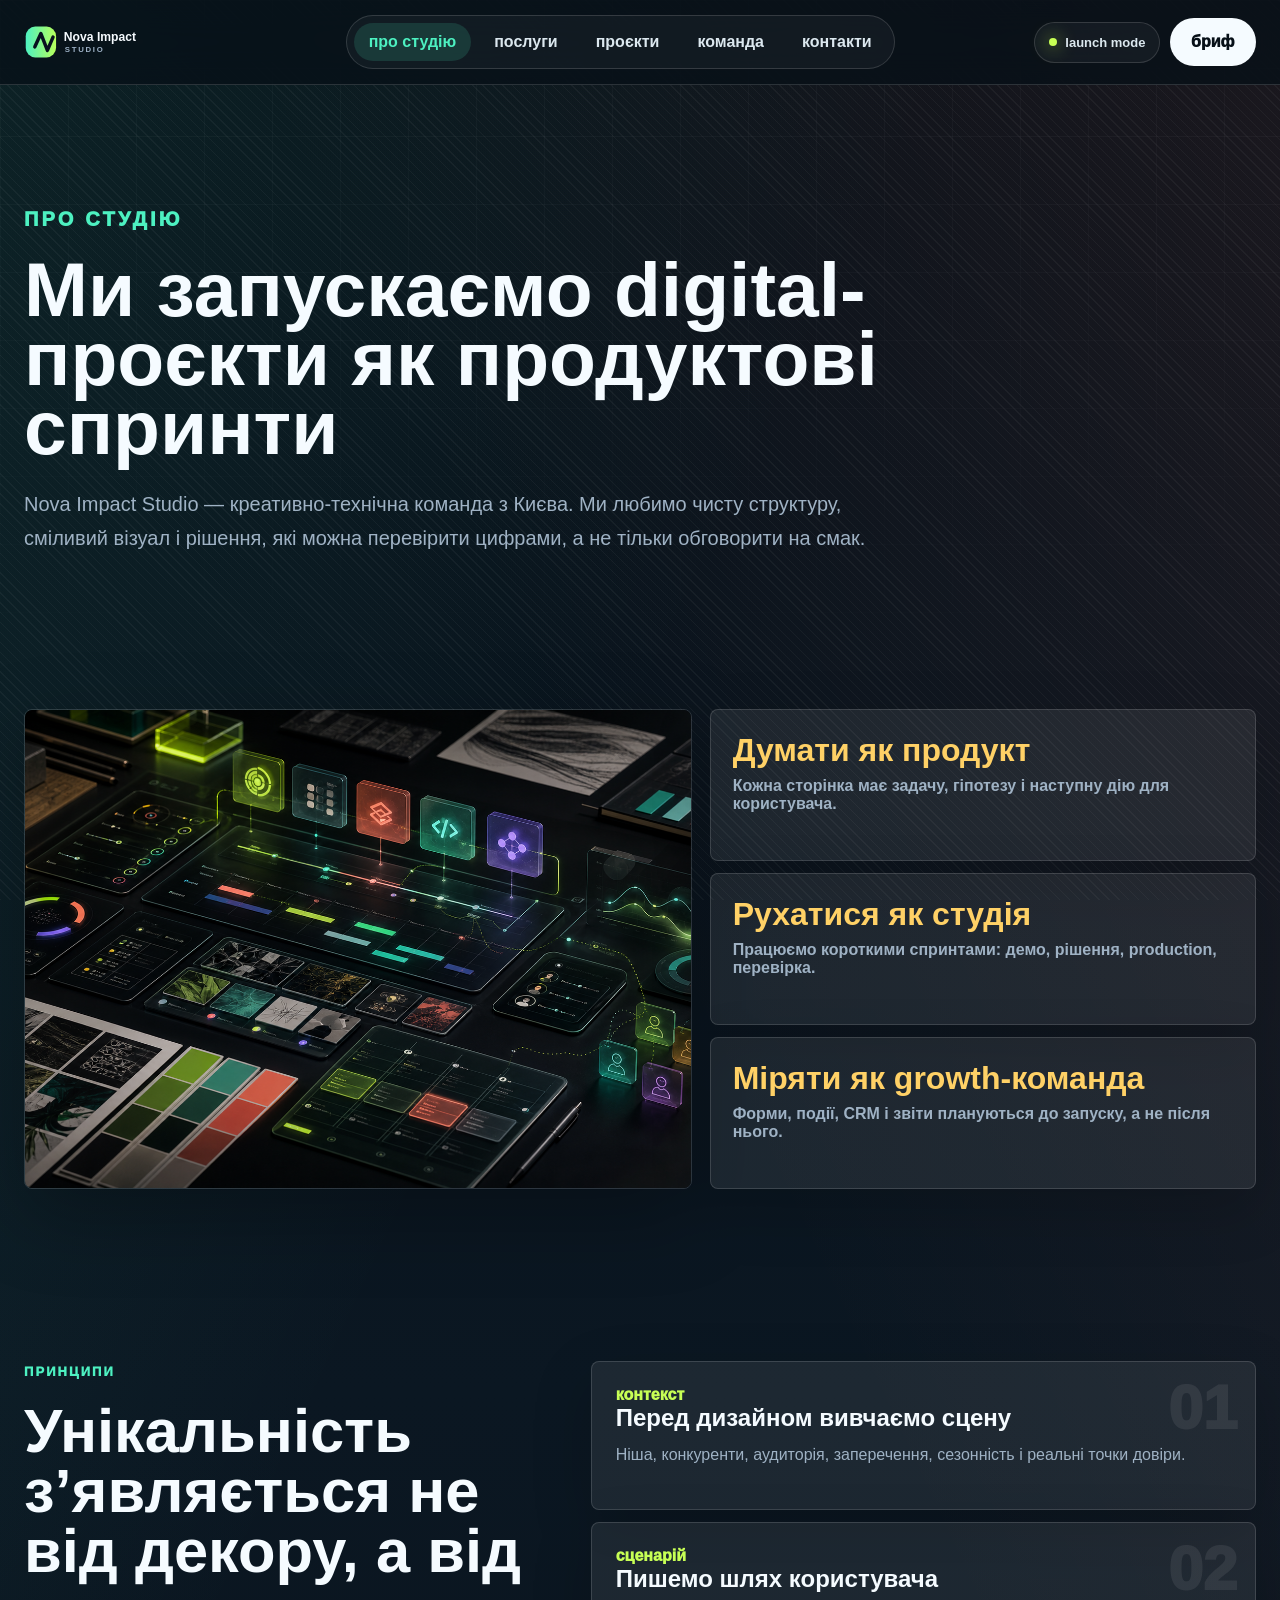
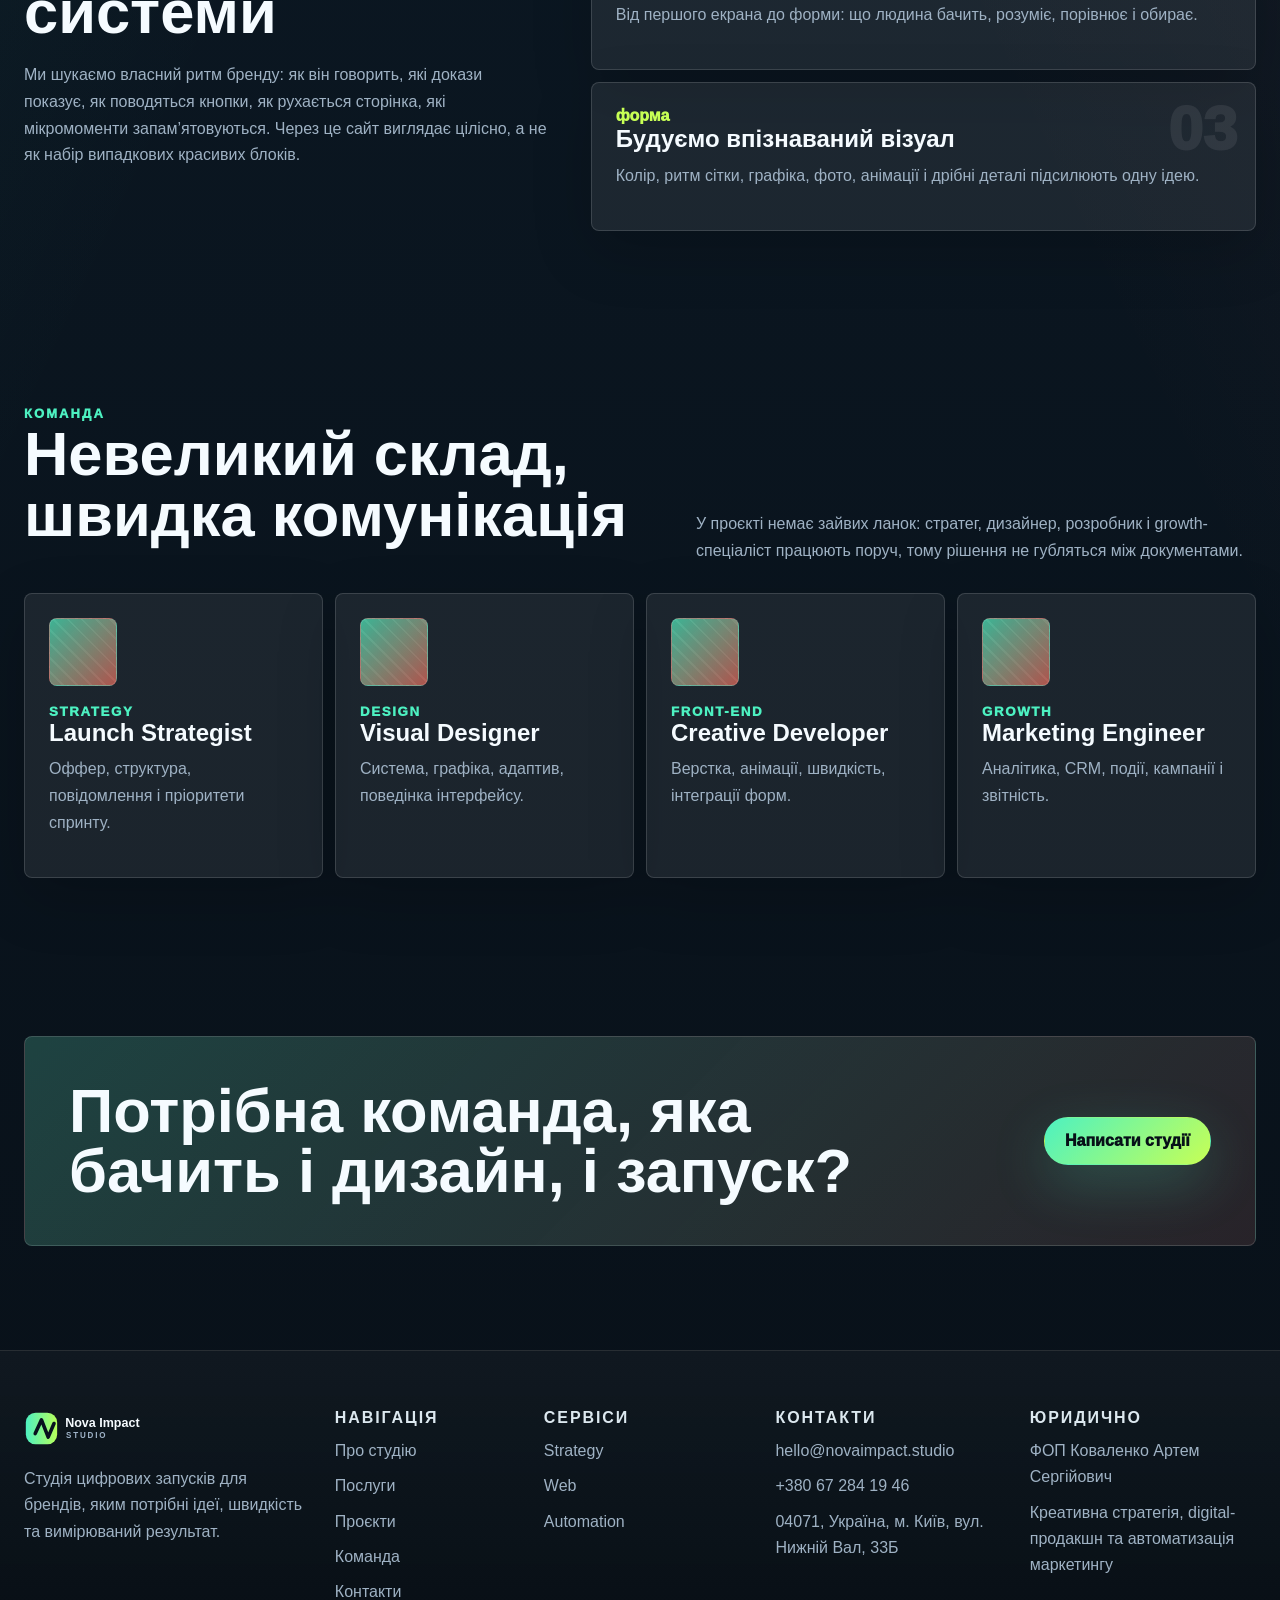
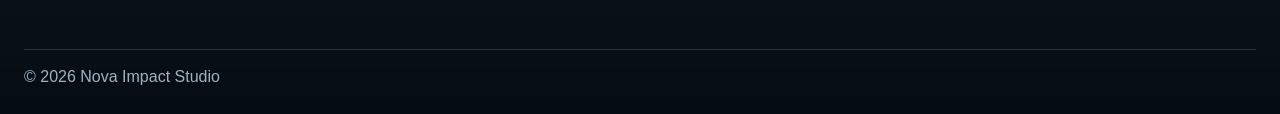
==== about/index.html @ 5af21e1a "first commit" ====
<!doctype html>
<html lang="uk-UA">
<head>
  <meta charset="UTF-8" />
  <meta name="viewport" content="width=device-width, initial-scale=1.0" />
  <meta name="generator" content="WordPress 6.8.2" />
  <meta name="robots" content="index, follow" />
  <title>Про студію — Nova Impact Studio</title>
  <meta name="description" content="Підхід, принципи, команда і процес Nova Impact Studio." />
  <link rel="canonical" href="https://novaimpact.studio/about/" />
  <link rel="icon" href="/wp-content/themes/nova-impact/assets/img/favicon.svg" type="image/svg+xml" />
  <link rel="stylesheet" href="/wp-content/themes/nova-impact/assets/css/style.css" />
  <script defer src="/wp-includes/js/wp-polyfill.min.js"></script>
  <script defer src="/wp-content/themes/nova-impact/assets/js/main.js"></script>
</head>
<body>
  <div class="noise"></div>
  <header class="site-header"><div class="wrap nav"><a class="brand" href="/"><img class="logo" src="/wp-content/themes/nova-impact/assets/img/logo.svg" alt="Nova Impact Studio" /></a><button class="burger" aria-label="Відкрити меню" aria-expanded="false"><span></span><span></span></button><nav class="menu" aria-label="Головне меню"><a class="active" href="/about/">про студію</a><a href="/services/">послуги</a><a href="/cases/">проєкти</a><a href="/career/">команда</a><a href="/contacts/">контакти</a></nav><div class="header-tools"><span class="status-pill">launch mode</span><a class="nav-cta magnetic" href="/contacts/">бриф</a></div></div></header>
  <main>
    <section class="page-hero wrap reveal-now"><p class="eyebrow">про студію</p><h1>Ми запускаємо digital-проєкти як продуктові спринти</h1><p>Nova Impact Studio — креативно-технічна команда з Києва. Ми любимо чисту структуру, сміливий візуал і рішення, які можна перевірити цифрами, а не тільки обговорити на смак.</p></section>
    <section class="section wrap system-showcase reveal"><div class="system-image"><img src="/wp-content/themes/nova-impact/assets/img/nova-system-map.png" alt="Nova Impact production system" /></div><div class="metric-strip"><div><b>Думати як продукт</b><span>Кожна сторінка має задачу, гіпотезу і наступну дію для користувача.</span></div><div><b>Рухатися як студія</b><span>Працюємо короткими спринтами: демо, рішення, production, перевірка.</span></div><div><b>Міряти як growth-команда</b><span>Форми, події, CRM і звіти плануються до запуску, а не після нього.</span></div></div></section>
    <section class="section wrap split reveal"><div><p class="eyebrow">принципи</p><h2>Унікальність з’являється не від декору, а від системи</h2><p>Ми шукаємо власний ритм бренду: як він говорить, які докази показує, як поводяться кнопки, як рухається сторінка, які мікромоменти запам’ятовуються. Через це сайт виглядає цілісно, а не як набір випадкових красивих блоків.</p></div><div class="feature-stack"><article data-index="01"><span>контекст</span><h3>Перед дизайном вивчаємо сцену</h3><p>Ніша, конкуренти, аудиторія, заперечення, сезонність і реальні точки довіри.</p></article><article data-index="02"><span>сценарій</span><h3>Пишемо шлях користувача</h3><p>Від першого екрана до форми: що людина бачить, розуміє, порівнює і обирає.</p></article><article data-index="03"><span>форма</span><h3>Будуємо впізнаваний візуал</h3><p>Колір, ритм сітки, графіка, фото, анімації і дрібні деталі підсилюють одну ідею.</p></article></div></section>
    <section class="section wrap reveal"><div class="section-head"><div><p class="eyebrow">команда</p><h2>Невеликий склад, швидка комунікація</h2></div><p>У проєкті немає зайвих ланок: стратег, дизайнер, розробник і growth-спеціаліст працюють поруч, тому рішення не губляться між документами.</p></div><div class="team-grid"><article class="team-card"><div class="team-avatar"></div><small>strategy</small><h3>Launch Strategist</h3><p>Оффер, структура, повідомлення і пріоритети спринту.</p></article><article class="team-card"><div class="team-avatar"></div><small>design</small><h3>Visual Designer</h3><p>Система, графіка, адаптив, поведінка інтерфейсу.</p></article><article class="team-card"><div class="team-avatar"></div><small>front-end</small><h3>Creative Developer</h3><p>Верстка, анімації, швидкість, інтеграції форм.</p></article><article class="team-card"><div class="team-avatar"></div><small>growth</small><h3>Marketing Engineer</h3><p>Аналітика, CRM, події, кампанії і звітність.</p></article></div></section>
    <section class="cta wrap reveal"><h2>Потрібна команда, яка бачить і дизайн, і запуск?</h2><a class="btn primary magnetic" href="/contacts/">Написати студії</a></section>
  </main>
  <footer class="site-footer"><div class="wrap footer-grid"><div><img class="footer-logo" src="/wp-content/themes/nova-impact/assets/img/logo.svg" alt="Nova Impact Studio" /><p>Студія цифрових запусків для брендів, яким потрібні ідеї, швидкість та вимірюваний результат.</p></div><div><h3>Навігація</h3><a href="/about/">Про студію</a><a href="/services/">Послуги</a><a href="/cases/">Проєкти</a><a href="/career/">Команда</a><a href="/contacts/">Контакти</a></div><div><h3>Сервіси</h3><a href="/services/">Strategy</a><a href="/services/">Web</a><a href="/services/">Automation</a></div><div><h3>Контакти</h3><a href="mailto:hello@novaimpact.studio">hello@novaimpact.studio</a><a href="tel:+380672841946">+380 67 284 19 46</a><p>04071, Україна, м. Київ, вул. Нижній Вал, 33Б</p></div><div><h3>Юридично</h3><p>ФОП Коваленко Артем Сергійович</p><p>Креативна стратегія, digital-продакшн та автоматизація маркетингу</p></div></div><div class="wrap footer-bottom"><span>© 2026 Nova Impact Studio</span></div></footer>
</body>
</html>
---- wp-content/themes/nova-impact/assets/css/style.css ----
:root {
  --bg: #071018;
  --panel: #0e1824;
  --panel-2: #132333;
  --ink: #f5fbff;
  --muted: #9fb2c4;
  --soft: #dce8ef;
  --mint: #4df1c1;
  --lime: #c7ff55;
  --coral: #ff6f5f;
  --amber: #ffd166;
  --violet: #8c6cff;
  --line: rgba(255, 255, 255, .14);
  --glass: rgba(255, 255, 255, .075);
  --shadow: 0 26px 80px rgba(0, 0, 0, .28);
  --max: 1240px;
}

* { box-sizing: border-box; }
html { scroll-behavior: smooth; }
body {
  margin: 0;
  font-family: Inter, Arial, Helvetica, sans-serif;
  background:
    linear-gradient(115deg, rgba(77, 241, 193, .08), transparent 35%),
    linear-gradient(245deg, rgba(255, 111, 95, .08), transparent 38%),
    linear-gradient(180deg, #071018 0%, #0b1722 42%, #081018 100%);
  color: var(--ink);
  overflow-x: hidden;
}
body::before {
  content: "";
  position: fixed;
  inset: 0;
  pointer-events: none;
  z-index: -2;
  background-image:
    linear-gradient(rgba(255,255,255,.045) 1px, transparent 1px),
    linear-gradient(90deg, rgba(255,255,255,.035) 1px, transparent 1px);
  background-size: 68px 68px;
  mask-image: linear-gradient(to bottom, rgba(0,0,0,.9), transparent 82%);
}
.noise {
  position: fixed;
  inset: 0;
  opacity: .045;
  pointer-events: none;
  z-index: -1;
  background-image: repeating-linear-gradient(45deg, #fff 0 1px, transparent 1px 7px);
}

.wrap { width: calc(100% - 48px); max-width: var(--max); margin: auto; }
a { color: inherit; text-decoration: none; }
img { display: block; max-width: 100%; }
h1, h2, h3, p { margin-top: 0; }
h1 {
  font-size: clamp(46px, 6vw, 86px);
  line-height: .9;
  letter-spacing: 0;
  margin-bottom: 26px;
  overflow-wrap: anywhere;
}
h2 {
  font-size: clamp(34px, 4.8vw, 66px);
  line-height: .98;
  letter-spacing: 0;
  margin-bottom: 20px;
}
h3 { font-size: 24px; line-height: 1.15; margin-bottom: 10px; }
p { color: var(--muted); line-height: 1.68; }

.site-header {
  position: sticky;
  top: 0;
  z-index: 40;
  background: rgba(7, 16, 24, .78);
  backdrop-filter: blur(18px);
  border-bottom: 1px solid var(--line);
}
.nav { min-height: 84px; display: flex; align-items: center; justify-content: space-between; gap: 22px; }
.brand { display: inline-flex; align-items: center; gap: 14px; flex: 0 0 auto; }
.logo { width: 182px; }
.menu { display: flex; align-items: center; gap: 8px; padding: 7px; border: 1px solid var(--line); background: rgba(255,255,255,.04); border-radius: 999px; }
.menu a {
  color: var(--soft);
  font-weight: 850;
  text-transform: lowercase;
  padding: 10px 15px;
  border-radius: 999px;
  transition: .22s ease;
}
.menu a:hover, .menu a.active { background: rgba(77,241,193,.14); color: var(--mint); }
.header-tools { display: flex; align-items: center; gap: 10px; }
.status-pill {
  display: inline-flex;
  align-items: center;
  gap: 8px;
  color: var(--soft);
  font-size: 13px;
  font-weight: 850;
  border: 1px solid var(--line);
  background: rgba(255,255,255,.045);
  border-radius: 999px;
  padding: 12px 14px;
}
.status-pill::before {
  content: "";
  width: 8px;
  height: 8px;
  background: var(--lime);
  border-radius: 50%;
  box-shadow: 0 0 18px var(--lime);
}
.nav-cta, .btn {
  display: inline-flex;
  align-items: center;
  justify-content: center;
  min-height: 48px;
  border-radius: 999px;
  padding: 14px 20px;
  font-weight: 950;
  border: 1px solid var(--line);
  transition: transform .22s ease, background .22s ease, border-color .22s ease;
  text-align: center;
  max-width: 100%;
}
.nav-cta { background: var(--ink); color: #071018; }
.btn.primary { background: linear-gradient(135deg, var(--mint), var(--lime)); color: #071018; border-color: transparent; box-shadow: 0 18px 55px rgba(77, 241, 193, .22); }
.btn.ghost { background: rgba(255,255,255,.06); color: var(--ink); }
.btn.line { background: transparent; color: var(--soft); border-color: rgba(255,255,255,.22); }
.btn:hover, .nav-cta:hover { transform: translateY(-3px); }
.burger { display: none; border: 0; background: transparent; padding: 10px; }
.burger span { display: block; width: 28px; height: 2px; background: var(--ink); margin: 6px 0; }

.hero {
  min-height: calc(100vh - 84px);
  display: grid;
  grid-template-columns: .94fr 1.06fr;
  align-items: center;
  gap: 44px;
  padding: 60px 0 72px;
}
.hero-copy { min-width: 0; }
.hero-copy p, .page-hero p, .contact-card p, .cards p, .case-grid p {
  overflow-wrap: anywhere;
  word-break: break-word;
  hyphens: auto;
}
.kicker, .eyebrow {
  color: var(--mint);
  text-transform: uppercase;
  letter-spacing: .16em;
  font-size: 13px;
  font-weight: 950;
  margin-bottom: 18px;
}
.kicker span {
  display: inline-block;
  width: 10px;
  height: 10px;
  background: var(--lime);
  border-radius: 50%;
  margin-right: 10px;
  box-shadow: 0 0 22px var(--lime);
}
.hero h1 em { color: var(--mint); font-style: normal; }
.hero h1 { max-width: 720px; }
.lead { font-size: 20px; color: #c4d4df; max-width: 760px; }
.hero-actions { display: flex; flex-wrap: wrap; gap: 12px; margin-top: 28px; }
.hero-proof { display: grid; grid-template-columns: repeat(3, 1fr); gap: 10px; margin-top: 34px; max-width: 760px; }
.hero-proof div {
  border: 1px solid var(--line);
  background: rgba(255,255,255,.055);
  border-radius: 8px;
  padding: 14px;
}
.hero-proof b { display: block; color: var(--lime); font-size: 24px; }
.hero-proof span { display: block; color: var(--muted); font-weight: 800; font-size: 13px; margin-top: 4px; }
.hero-media {
  position: relative;
  min-height: 620px;
  border: 1px solid rgba(255,255,255,.18);
  border-radius: 8px;
  overflow: hidden;
  box-shadow: var(--shadow);
  background: #0b1118;
  isolation: isolate;
}
.hero-media img { width: 100%; height: 100%; min-height: 620px; object-fit: cover; filter: saturate(1.1) contrast(1.04); }
.hero-media::after {
  content: "";
  position: absolute;
  inset: 0;
  background:
    linear-gradient(90deg, rgba(7,16,24,.55), transparent 54%),
    repeating-linear-gradient(0deg, rgba(255,255,255,.06) 0 1px, transparent 1px 120px);
  mix-blend-mode: screen;
  pointer-events: none;
}
.signal-card {
  position: absolute;
  z-index: 2;
  width: 220px;
  padding: 16px;
  border: 1px solid rgba(255,255,255,.25);
  border-radius: 8px;
  background: rgba(7,16,24,.72);
  backdrop-filter: blur(14px);
  box-shadow: 0 18px 44px rgba(0,0,0,.28);
}
.signal-card b { display: block; font-size: 30px; color: var(--lime); }
.signal-card span { color: var(--soft); font-weight: 850; }
.signal-card.a { left: 18px; bottom: 24px; }
.signal-card.b { right: 18px; top: 24px; }
.scan-line {
  position: absolute;
  z-index: 2;
  left: 0;
  right: 0;
  top: 18%;
  height: 2px;
  background: linear-gradient(90deg, transparent, var(--mint), transparent);
  animation: scan 5.8s ease-in-out infinite;
  opacity: .8;
}
@keyframes scan { 50% { top: 82%; opacity: .35; } }

.marquee { border-block: 1px solid var(--line); overflow: hidden; background: rgba(255,255,255,.035); }
.marquee div { display: flex; gap: 34px; width: max-content; padding: 18px 0; animation: scroll 22s linear infinite; }
.marquee span { font-size: clamp(28px, 4vw, 48px); font-weight: 950; color: transparent; -webkit-text-stroke: 1px rgba(255,255,255,.34); text-transform: uppercase; white-space: nowrap; }
@keyframes scroll { from { transform: translateX(0); } to { transform: translateX(-50%); } }

.section { padding: 86px 0; }
.section-head { display: flex; justify-content: space-between; align-items: end; gap: 30px; margin-bottom: 28px; }
.section-head p { max-width: 560px; margin-bottom: 0; }
.stats { display: grid; grid-template-columns: repeat(4, 1fr); gap: 12px; padding: 64px 0 30px; }
.stats div, .feature-stack article, .cards article, .price-grid article, .case-grid article, .contact-card, .contact-form, .metric-strip div, .faq-item, .timeline-card, .team-card, .admin-like-panel {
  background: var(--glass);
  border: 1px solid var(--line);
  border-radius: 8px;
  box-shadow: 0 20px 60px rgba(0,0,0,.18);
}
.stats div { padding: 24px; }
.stats b { display: block; color: var(--mint); font-size: 42px; line-height: 1; }
.stats span { display: block; color: var(--muted); font-weight: 850; margin-top: 10px; }

.split { display: grid; grid-template-columns: .88fr 1.12fr; gap: 44px; align-items: start; }
.feature-stack { display: grid; gap: 12px; }
.feature-stack article { padding: 24px; position: relative; overflow: hidden; }
.feature-stack article::before {
  content: attr(data-index);
  position: absolute;
  right: 18px;
  top: 10px;
  color: rgba(255,255,255,.08);
  font-size: 62px;
  font-weight: 950;
}
.feature-stack span { color: var(--lime); font-weight: 950; }

.system-showcase { display: grid; grid-template-columns: 1.1fr .9fr; gap: 18px; align-items: stretch; }
.system-image { min-height: 480px; border-radius: 8px; overflow: hidden; border: 1px solid var(--line); box-shadow: var(--shadow); }
.system-image img { width: 100%; height: 100%; object-fit: cover; }
.metric-strip { display: grid; gap: 12px; }
.metric-strip div { padding: 22px; }
.metric-strip b { color: var(--amber); font-size: 32px; }
.metric-strip span { display: block; color: var(--muted); font-weight: 800; margin-top: 8px; }

.services-band {
  padding: 92px 0;
  background:
    linear-gradient(135deg, rgba(77,241,193,.11), rgba(255,111,95,.06)),
    rgba(255,255,255,.025);
  border-block: 1px solid var(--line);
}
.service-tabs { display: flex; flex-wrap: wrap; gap: 10px; margin: 28px 0 24px; }
.service-tabs button {
  border: 1px solid var(--line);
  background: rgba(255,255,255,.06);
  color: var(--ink);
  border-radius: 999px;
  padding: 13px 18px;
  font: inherit;
  font-weight: 900;
  cursor: pointer;
}
.service-tabs button.active { background: var(--mint); color: #071018; border-color: transparent; }
.tab-panels article { display: none; grid-template-columns: .9fr 1.1fr; gap: 24px; align-items: start; }
.tab-panels article.active { display: grid; }
.tab-list { display: grid; gap: 10px; margin: 0; padding: 0; list-style: none; }
.tab-list li { border-left: 3px solid var(--mint); background: rgba(255,255,255,.05); padding: 14px 16px; border-radius: 0 8px 8px 0; color: var(--soft); font-weight: 820; }

.cards, .price-grid { display: grid; grid-template-columns: repeat(3, 1fr); gap: 14px; }
.cards article, .price-grid article, .case-grid article, .team-card { padding: 24px; overflow: hidden; }
.cards img { height: 176px; width: 100%; object-fit: contain; margin-bottom: 18px; }
.price-grid article.featured { outline: 2px solid var(--mint); background: rgba(77,241,193,.11); }
.price-grid b { color: var(--lime); font-size: 30px; }
.price-grid ul { margin: 18px 0 0; padding: 0; list-style: none; display: grid; gap: 10px; color: var(--soft); }
.price-grid li::before { content: "+"; color: var(--mint); font-weight: 950; margin-right: 8px; }

.case-grid { display: grid; grid-template-columns: repeat(2, 1fr); gap: 14px; }
.case-grid article { min-height: 300px; display: flex; flex-direction: column; justify-content: space-between; position: relative; }
.case-grid article::after {
  content: "";
  position: absolute;
  inset: auto 0 0 0;
  height: 5px;
  background: linear-gradient(90deg, var(--mint), var(--lime), var(--coral));
}
.case-grid span { color: var(--mint); font-weight: 950; text-transform: uppercase; letter-spacing: .12em; font-size: 12px; }
.case-kpis { display: flex; flex-wrap: wrap; gap: 8px; margin-top: 18px; }
.case-kpis b { border: 1px solid var(--line); border-radius: 999px; padding: 8px 10px; color: var(--soft); background: rgba(255,255,255,.045); font-size: 13px; }

.timeline { display: grid; grid-template-columns: repeat(4, 1fr); gap: 12px; counter-reset: step; }
.timeline-card { padding: 22px; position: relative; min-height: 240px; }
.timeline-card::before {
  counter-increment: step;
  content: "0" counter(step);
  display: inline-flex;
  color: #071018;
  background: var(--lime);
  border-radius: 999px;
  padding: 6px 10px;
  font-weight: 950;
  margin-bottom: 18px;
}
.timeline-card p { margin-bottom: 0; }

.team-grid { display: grid; grid-template-columns: repeat(4, 1fr); gap: 12px; }
.team-card { min-height: 250px; }
.team-avatar {
  width: 68px;
  height: 68px;
  border: 1px solid var(--line);
  border-radius: 8px;
  margin-bottom: 18px;
  background:
    linear-gradient(135deg, rgba(77,241,193,.7), rgba(255,111,95,.65)),
    repeating-linear-gradient(45deg, transparent 0 8px, rgba(255,255,255,.12) 8px 10px);
}
.team-card small { display: block; color: var(--mint); text-transform: uppercase; letter-spacing: .12em; font-weight: 950; }

.faq-grid { display: grid; grid-template-columns: .85fr 1.15fr; gap: 24px; }
.faq-list { display: grid; gap: 10px; }
.faq-item { padding: 0; overflow: hidden; }
.faq-item button {
  width: 100%;
  border: 0;
  background: transparent;
  color: var(--ink);
  font: inherit;
  font-weight: 900;
  padding: 20px;
  display: flex;
  justify-content: space-between;
  gap: 14px;
  cursor: pointer;
  text-align: left;
}
.faq-item button::after { content: "+"; color: var(--mint); font-size: 24px; line-height: 1; }
.faq-item.open button::after { content: "-"; }
.faq-item p { display: none; padding: 0 20px 20px; margin: 0; }
.faq-item.open p { display: block; }

.cta {
  margin: 72px auto 104px;
  padding: 44px;
  border: 1px solid var(--line);
  border-radius: 8px;
  background:
    linear-gradient(135deg, rgba(77,241,193,.18), rgba(255,111,95,.09)),
    rgba(255,255,255,.045);
  display: flex;
  align-items: center;
  justify-content: space-between;
  gap: 26px;
}
.cta h2 { max-width: 850px; margin: 0; }

.page-hero { padding: 118px 0 48px; }
.page-hero h1 { max-width: 1080px; }
.page-hero p { max-width: 850px; font-size: 20px; }
.contact-grid { display: grid; grid-template-columns: .82fr 1.18fr; gap: 18px; }
.contact-card, .contact-form { padding: 26px; }
.contact-card a { color: var(--ink); }
.contact-form { display: grid; gap: 14px; }
.contact-form label { display: grid; gap: 8px; color: var(--muted); font-weight: 850; }
.contact-form input, .contact-form textarea, .contact-form select {
  width: 100%;
  border: 1px solid var(--line);
  border-radius: 8px;
  background: rgba(255,255,255,.08);
  color: var(--ink);
  padding: 15px 16px;
  font: inherit;
}
.contact-form textarea { min-height: 150px; resize: vertical; }

.admin-like-panel { padding: 24px; display: grid; gap: 12px; }
.admin-row {
  display: grid;
  grid-template-columns: 130px 1fr 90px;
  gap: 10px;
  align-items: center;
  color: var(--soft);
  border-bottom: 1px solid var(--line);
  padding-bottom: 10px;
}
.admin-row:last-child { border-bottom: 0; padding-bottom: 0; }
.admin-row code { color: var(--lime); }

.site-footer {
  border-top: 1px solid var(--line);
  padding: 58px 0 28px;
  background:
    linear-gradient(180deg, rgba(255,255,255,.035), rgba(0,0,0,.24)),
    #071018;
}
.footer-grid { display: grid; grid-template-columns: 1.25fr .8fr .9fr 1fr 1fr; gap: 28px; }
.footer-grid h3 { font-size: 16px; text-transform: uppercase; letter-spacing: .12em; color: var(--soft); }
.footer-grid a, .footer-grid p { display: block; color: var(--muted); line-height: 1.65; margin: 0 0 9px; }
.footer-logo { width: 188px; margin-bottom: 18px; }
.footer-bottom { border-top: 1px solid var(--line); margin-top: 34px; padding-top: 18px; display: flex; justify-content: space-between; color: var(--muted); gap: 18px; }

.reveal { opacity: 0; transform: translateY(26px); transition: .7s ease; }
.reveal.is-visible, .reveal-now { opacity: 1; transform: none; }
.magnetic { will-change: transform; }

.wp-login-page {
  background: #f0f0f1;
  color: #3c434a;
  font-family: Arial, Helvetica, sans-serif;
  min-height: 100vh;
}
.wp-login-page::before, .wp-login-page .noise { display: none; }
.wp-login-wrap { width: 360px; max-width: calc(100% - 32px); margin: 0 auto; padding: 8vh 0 40px; }
.wp-logo {
  width: 88px;
  height: 88px;
  margin: 0 auto 26px;
  border: 4px solid #50575e;
  border-radius: 50%;
  display: grid;
  place-items: center;
  color: #50575e;
  font-family: Georgia, serif;
  font-size: 58px;
  font-weight: 700;
  line-height: 1;
}
.wp-login-card {
  background: #fff;
  border: 1px solid #c3c4c7;
  box-shadow: 0 1px 3px rgba(0,0,0,.08);
  padding: 26px 24px 28px;
}
.wp-login-card label { display: block; color: #1d2327; font-size: 14px; margin-bottom: 8px; }
.wp-login-card input[type="text"], .wp-login-card input[type="password"] {
  width: 100%;
  min-height: 45px;
  border: 1px solid #8c8f94;
  box-shadow: 0 0 0 transparent;
  border-radius: 0;
  font-size: 24px;
  line-height: 1.33333333;
  padding: 3px 8px;
  margin: 0 0 20px;
  background: #fff;
  color: #2c3338;
}
.wp-pass-row { position: relative; }
.wp-eye {
  position: absolute;
  right: 7px;
  top: 31px;
  width: 38px;
  height: 38px;
  border: 0;
  background: transparent;
  color: #3858e9;
  font-size: 20px;
  cursor: pointer;
}
.wp-login-actions { display: flex; align-items: center; justify-content: space-between; gap: 14px; }
.wp-remember { display: inline-flex; align-items: center; gap: 8px; color: #1d2327; }
.wp-remember input { width: 18px; height: 18px; margin: 0; }
.wp-submit {
  min-height: 44px;
  background: #3858e9;
  border: 1px solid #3858e9;
  color: #fff;
  border-radius: 3px;
  padding: 0 16px;
  font-weight: 700;
  font-size: 14px;
  cursor: pointer;
}
.wp-links { margin: 22px 0 0; display: grid; gap: 18px; font-size: 14px; }
.wp-links a { color: #50575e; }
.wp-policy { text-align: center; margin: 48px 0 28px; }
.wp-policy a { color: #3858e9; text-decoration: underline; }
.wp-language { display: flex; align-items: center; justify-content: center; gap: 8px; }
.wp-language select {
  width: 200px;
  min-height: 46px;
  border: 1px solid #8c8f94;
  background: #fff;
  color: #2c3338;
  padding: 0 12px;
}
.wp-language button {
  min-height: 46px;
  border: 1px solid #3858e9;
  background: transparent;
  color: #3858e9;
  padding: 0 16px;
  border-radius: 3px;
  font-weight: 600;
}

@media (max-width: 1040px) {
  .header-tools .status-pill { display: none; }
  .hero, .split, .system-showcase, .faq-grid, .contact-grid { grid-template-columns: 1fr; }
  .hero { min-height: auto; }
  .hero-media, .hero-media img { min-height: 460px; }
  .stats, .timeline, .team-grid { grid-template-columns: repeat(2, 1fr); }
  .footer-grid { grid-template-columns: repeat(2, 1fr); }
}

@media (max-width: 780px) {
  .wrap { width: calc(100% - 28px); max-width: var(--max); }
  .nav { min-height: 76px; }
  .logo { width: 160px; }
  .burger { display: block; }
  .menu {
    position: fixed;
    inset: 76px 14px auto;
    display: none;
    flex-direction: column;
    align-items: stretch;
    border-radius: 8px;
    padding: 12px;
    background: #0b1722;
  }
  .menu.open { display: flex; }
  .header-tools .nav-cta { display: none; }
  h1 { font-size: clamp(38px, 11vw, 54px); }
  h2 { font-size: clamp(32px, 10vw, 48px); }
  .hero { padding: 44px 0 58px; }
  .hero-copy { width: 100%; max-width: 100%; overflow: visible; }
  .hero-proof, .stats, .cards, .price-grid, .case-grid, .timeline, .team-grid { grid-template-columns: 1fr; }
  .tab-panels article { grid-template-columns: 1fr; }
  .section-head, .cta, .footer-bottom { display: grid; }
  .cta { padding: 28px; }
  .signal-card { position: static; margin: 10px; width: auto; }
  .hero-media { min-height: auto; }
  .hero-media img { min-height: 380px; }
  .hero-actions { display: grid; grid-template-columns: 1fr; }
  .hero-actions .btn { width: 100%; }
  .lead, .hero-actions, .hero-proof { max-width: min(330px, calc(100vw - 72px)); }
  .lead { font-size: 17px; }
  .footer-grid { grid-template-columns: 1fr; }
  .admin-row { grid-template-columns: 1fr; }
}
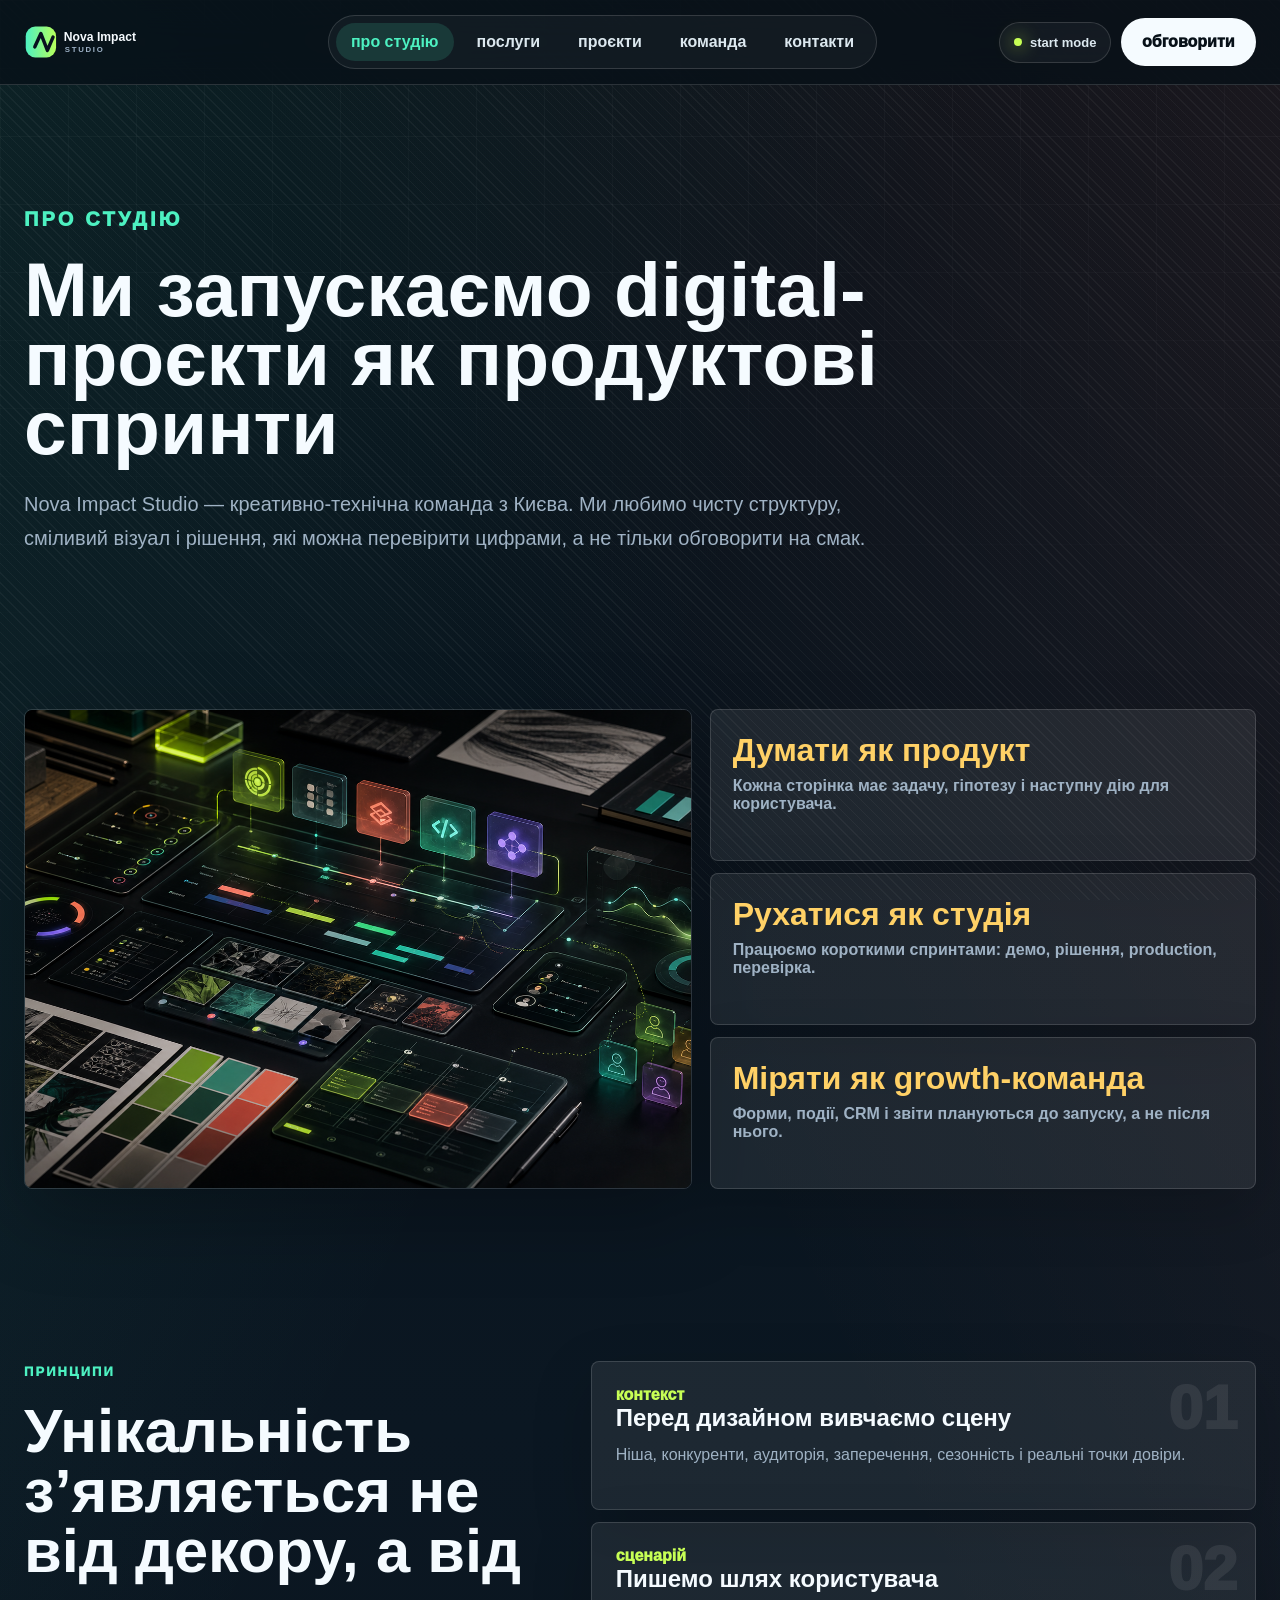
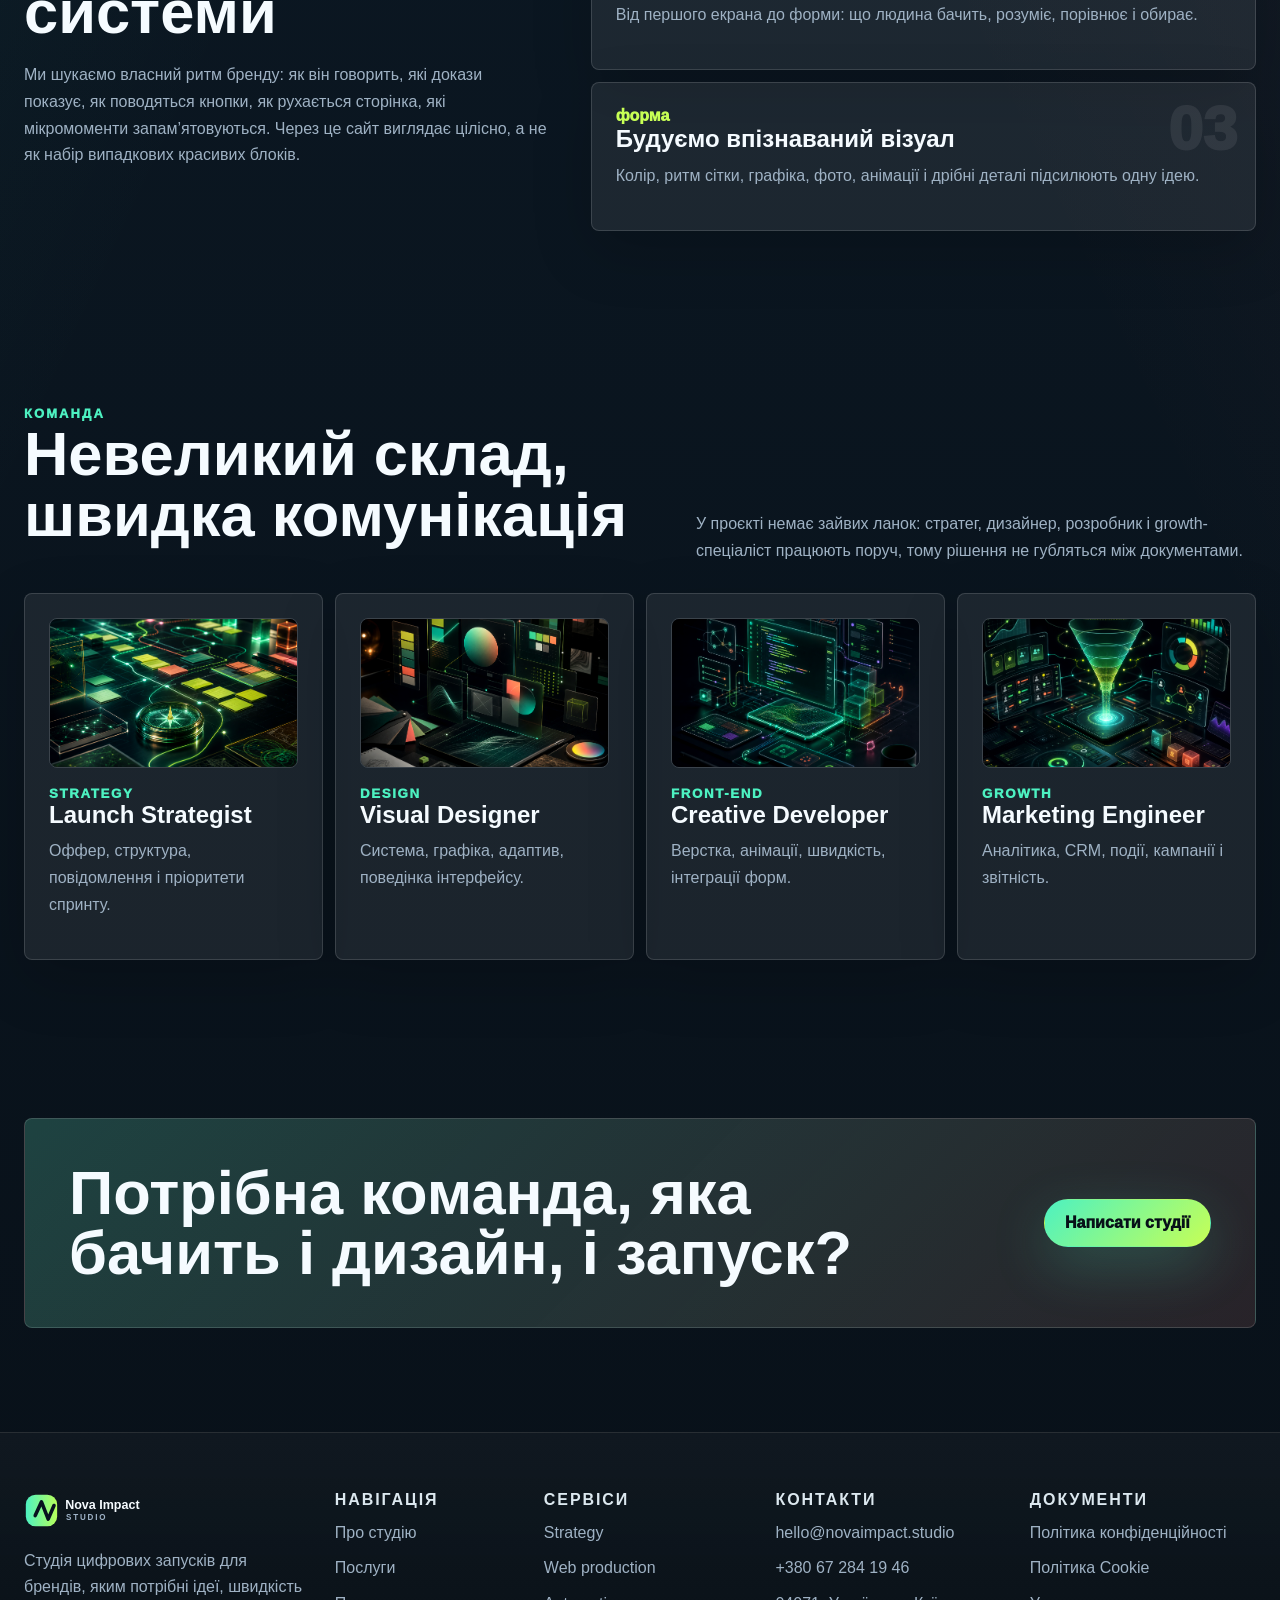
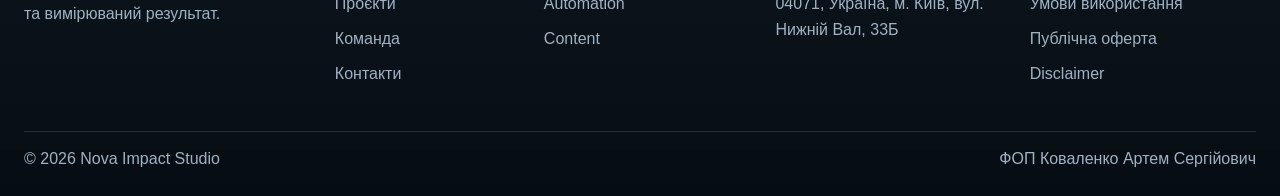
==== commit 32919e61: "V 1.1" ====
--- a/about/index.html
+++ b/about/index.html
@@ -15,14 +15,14 @@
 </head>
 <body>
   <div class="noise"></div>
-  <header class="site-header"><div class="wrap nav"><a class="brand" href="/"><img class="logo" src="/wp-content/themes/nova-impact/assets/img/logo.svg" alt="Nova Impact Studio" /></a><button class="burger" aria-label="Відкрити меню" aria-expanded="false"><span></span><span></span></button><nav class="menu" aria-label="Головне меню"><a class="active" href="/about/">про студію</a><a href="/services/">послуги</a><a href="/cases/">проєкти</a><a href="/career/">команда</a><a href="/contacts/">контакти</a></nav><div class="header-tools"><span class="status-pill">launch mode</span><a class="nav-cta magnetic" href="/contacts/">бриф</a></div></div></header>
+  <header class="site-header"><div class="wrap nav"><a class="brand" href="/"><img class="logo" src="/wp-content/themes/nova-impact/assets/img/logo.svg" alt="Nova Impact Studio" /></a><button class="burger" aria-label="Відкрити меню" aria-expanded="false"><span></span><span></span></button><nav class="menu" aria-label="Головне меню"><a class="active" href="/about/">про студію</a><a href="/services/">послуги</a><a href="/cases/">проєкти</a><a href="/career/">команда</a><a href="/contacts/">контакти</a></nav><div class="header-tools"><span class="status-pill">start mode</span><a class="nav-cta magnetic" href="/contacts/">обговорити</a></div></div></header>
   <main>
     <section class="page-hero wrap reveal-now"><p class="eyebrow">про студію</p><h1>Ми запускаємо digital-проєкти як продуктові спринти</h1><p>Nova Impact Studio — креативно-технічна команда з Києва. Ми любимо чисту структуру, сміливий візуал і рішення, які можна перевірити цифрами, а не тільки обговорити на смак.</p></section>
     <section class="section wrap system-showcase reveal"><div class="system-image"><img src="/wp-content/themes/nova-impact/assets/img/nova-system-map.png" alt="Nova Impact production system" /></div><div class="metric-strip"><div><b>Думати як продукт</b><span>Кожна сторінка має задачу, гіпотезу і наступну дію для користувача.</span></div><div><b>Рухатися як студія</b><span>Працюємо короткими спринтами: демо, рішення, production, перевірка.</span></div><div><b>Міряти як growth-команда</b><span>Форми, події, CRM і звіти плануються до запуску, а не після нього.</span></div></div></section>
     <section class="section wrap split reveal"><div><p class="eyebrow">принципи</p><h2>Унікальність з’являється не від декору, а від системи</h2><p>Ми шукаємо власний ритм бренду: як він говорить, які докази показує, як поводяться кнопки, як рухається сторінка, які мікромоменти запам’ятовуються. Через це сайт виглядає цілісно, а не як набір випадкових красивих блоків.</p></div><div class="feature-stack"><article data-index="01"><span>контекст</span><h3>Перед дизайном вивчаємо сцену</h3><p>Ніша, конкуренти, аудиторія, заперечення, сезонність і реальні точки довіри.</p></article><article data-index="02"><span>сценарій</span><h3>Пишемо шлях користувача</h3><p>Від першого екрана до форми: що людина бачить, розуміє, порівнює і обирає.</p></article><article data-index="03"><span>форма</span><h3>Будуємо впізнаваний візуал</h3><p>Колір, ритм сітки, графіка, фото, анімації і дрібні деталі підсилюють одну ідею.</p></article></div></section>
-    <section class="section wrap reveal"><div class="section-head"><div><p class="eyebrow">команда</p><h2>Невеликий склад, швидка комунікація</h2></div><p>У проєкті немає зайвих ланок: стратег, дизайнер, розробник і growth-спеціаліст працюють поруч, тому рішення не губляться між документами.</p></div><div class="team-grid"><article class="team-card"><div class="team-avatar"></div><small>strategy</small><h3>Launch Strategist</h3><p>Оффер, структура, повідомлення і пріоритети спринту.</p></article><article class="team-card"><div class="team-avatar"></div><small>design</small><h3>Visual Designer</h3><p>Система, графіка, адаптив, поведінка інтерфейсу.</p></article><article class="team-card"><div class="team-avatar"></div><small>front-end</small><h3>Creative Developer</h3><p>Верстка, анімації, швидкість, інтеграції форм.</p></article><article class="team-card"><div class="team-avatar"></div><small>growth</small><h3>Marketing Engineer</h3><p>Аналітика, CRM, події, кампанії і звітність.</p></article></div></section>
+    <section id="team" class="section wrap reveal"><div class="section-head"><div><p class="eyebrow">команда</p><h2>Невеликий склад, швидка комунікація</h2></div><p>У проєкті немає зайвих ланок: стратег, дизайнер, розробник і growth-спеціаліст працюють поруч, тому рішення не губляться між документами.</p></div><div class="team-grid"><article class="team-card"><img class="team-image" src="/wp-content/themes/nova-impact/assets/img/team-strategy.png" alt="Launch strategy visual" /><small>strategy</small><h3>Launch Strategist</h3><p>Оффер, структура, повідомлення і пріоритети спринту.</p></article><article class="team-card"><img class="team-image" src="/wp-content/themes/nova-impact/assets/img/team-design.png" alt="Visual design system" /><small>design</small><h3>Visual Designer</h3><p>Система, графіка, адаптив, поведінка інтерфейсу.</p></article><article class="team-card"><img class="team-image" src="/wp-content/themes/nova-impact/assets/img/team-dev.png" alt="Creative development visual" /><small>front-end</small><h3>Creative Developer</h3><p>Верстка, анімації, швидкість, інтеграції форм.</p></article><article class="team-card"><img class="team-image" src="/wp-content/themes/nova-impact/assets/img/team-growth.png" alt="Growth marketing dashboard" /><small>growth</small><h3>Marketing Engineer</h3><p>Аналітика, CRM, події, кампанії і звітність.</p></article></div></section>
     <section class="cta wrap reveal"><h2>Потрібна команда, яка бачить і дизайн, і запуск?</h2><a class="btn primary magnetic" href="/contacts/">Написати студії</a></section>
   </main>
-  <footer class="site-footer"><div class="wrap footer-grid"><div><img class="footer-logo" src="/wp-content/themes/nova-impact/assets/img/logo.svg" alt="Nova Impact Studio" /><p>Студія цифрових запусків для брендів, яким потрібні ідеї, швидкість та вимірюваний результат.</p></div><div><h3>Навігація</h3><a href="/about/">Про студію</a><a href="/services/">Послуги</a><a href="/cases/">Проєкти</a><a href="/career/">Команда</a><a href="/contacts/">Контакти</a></div><div><h3>Сервіси</h3><a href="/services/">Strategy</a><a href="/services/">Web</a><a href="/services/">Automation</a></div><div><h3>Контакти</h3><a href="mailto:hello@novaimpact.studio">hello@novaimpact.studio</a><a href="tel:+380672841946">+380 67 284 19 46</a><p>04071, Україна, м. Київ, вул. Нижній Вал, 33Б</p></div><div><h3>Юридично</h3><p>ФОП Коваленко Артем Сергійович</p><p>Креативна стратегія, digital-продакшн та автоматизація маркетингу</p></div></div><div class="wrap footer-bottom"><span>© 2026 Nova Impact Studio</span></div></footer>
+    <footer class="site-footer"><div class="wrap footer-grid"><div><img class="footer-logo" src="/wp-content/themes/nova-impact/assets/img/logo.svg" alt="Nova Impact Studio" /><p>Студія цифрових запусків для брендів, яким потрібні ідеї, швидкість та вимірюваний результат.</p></div><div><h3>Навігація</h3><a href="/about/">Про студію</a><a href="/services/">Послуги</a><a href="/cases/">Проєкти</a><a href="/career/">Команда</a><a href="/contacts/">Контакти</a></div><div><h3>Сервіси</h3><a href="/services/">Strategy</a><a href="/services/">Web production</a><a href="/services/">Automation</a><a href="/services/">Content</a></div><div><h3>Контакти</h3><a href="mailto:hello@novaimpact.studio">hello@novaimpact.studio</a><a href="tel:+380672841946">+380 67 284 19 46</a><p>04071, Україна, м. Київ, вул. Нижній Вал, 33Б</p></div><div><h3>Документи</h3><a href="/privacy-policy/">Політика конфіденційності</a><a href="/cookie-policy/">Політика Cookie</a><a href="/terms-and-conditions/">Умови використання</a><a href="/offer-agreement/">Публічна оферта</a><a href="/disclaimer/">Disclaimer</a></div></div><div class="wrap footer-bottom"><span>© 2026 Nova Impact Studio</span><span>ФОП Коваленко Артем Сергійович</span></div></footer>
 </body>
 </html>
--- a/wp-content/themes/nova-impact/assets/css/style.css
+++ b/wp-content/themes/nova-impact/assets/css/style.css
@@ -135,10 +135,10 @@
 .hero {
   min-height: calc(100vh - 84px);
   display: grid;
-  grid-template-columns: .94fr 1.06fr;
+  grid-template-columns: .98fr 1.02fr;
   align-items: center;
-  gap: 44px;
-  padding: 60px 0 72px;
+  gap: 30px;
+  padding: 24px 0 22px;
 }
 .hero-copy { min-width: 0; }
 .hero-copy p, .page-hero p, .contact-card p, .cards p, .case-grid p {
@@ -164,21 +164,22 @@
   box-shadow: 0 0 22px var(--lime);
 }
 .hero h1 em { color: var(--mint); font-style: normal; }
-.hero h1 { max-width: 720px; }
-.lead { font-size: 20px; color: #c4d4df; max-width: 760px; }
-.hero-actions { display: flex; flex-wrap: wrap; gap: 12px; margin-top: 28px; }
-.hero-proof { display: grid; grid-template-columns: repeat(3, 1fr); gap: 10px; margin-top: 34px; max-width: 760px; }
+.hero h1 { max-width: 620px; font-size: clamp(40px, 4.15vw, 60px); line-height: .92; margin-bottom: 16px; }
+.lead { font-size: 17px; color: #c4d4df; max-width: 660px; }
+.hero-actions { display: flex; flex-wrap: wrap; gap: 12px; margin-top: 18px; }
+.hero-proof { display: grid; grid-template-columns: repeat(3, 1fr); gap: 10px; margin-top: 16px; max-width: 660px; }
 .hero-proof div {
   border: 1px solid var(--line);
   background: rgba(255,255,255,.055);
   border-radius: 8px;
-  padding: 14px;
-}
-.hero-proof b { display: block; color: var(--lime); font-size: 24px; }
-.hero-proof span { display: block; color: var(--muted); font-weight: 800; font-size: 13px; margin-top: 4px; }
+  padding: 12px;
+}
+.hero-proof b { display: block; color: var(--lime); font-size: 22px; }
+.hero-proof span { display: block; color: var(--muted); font-weight: 800; font-size: 12px; margin-top: 4px; }
 .hero-media {
   position: relative;
-  min-height: 620px;
+  order: -1;
+  min-height: 460px;
   border: 1px solid rgba(255,255,255,.18);
   border-radius: 8px;
   overflow: hidden;
@@ -186,7 +187,7 @@
   background: #0b1118;
   isolation: isolate;
 }
-.hero-media img { width: 100%; height: 100%; min-height: 620px; object-fit: cover; filter: saturate(1.1) contrast(1.04); }
+.hero-media img { width: 100%; height: 100%; min-height: 460px; object-fit: cover; filter: saturate(1.1) contrast(1.04); }
 .hero-media::after {
   content: "";
   position: absolute;
@@ -327,7 +328,7 @@
 .timeline-card p { margin-bottom: 0; }
 
 .team-grid { display: grid; grid-template-columns: repeat(4, 1fr); gap: 12px; }
-.team-card { min-height: 250px; }
+.team-card { min-height: 330px; }
 .team-avatar {
   width: 68px;
   height: 68px;
@@ -338,7 +339,56 @@
     linear-gradient(135deg, rgba(77,241,193,.7), rgba(255,111,95,.65)),
     repeating-linear-gradient(45deg, transparent 0 8px, rgba(255,255,255,.12) 8px 10px);
 }
+.team-image {
+  width: 100%;
+  height: 150px;
+  object-fit: cover;
+  border-radius: 8px;
+  border: 1px solid var(--line);
+  margin-bottom: 18px;
+  filter: saturate(1.08) contrast(1.04);
+}
 .team-card small { display: block; color: var(--mint); text-transform: uppercase; letter-spacing: .12em; font-weight: 950; }
+
+.legal-page { padding: 96px 0; }
+.legal-hero { max-width: 980px; margin-bottom: 34px; }
+.legal-hero h1 { font-size: clamp(42px, 5vw, 72px); }
+.policy-updated { color: var(--lime); font-weight: 850; }
+.legal-layout { display: grid; grid-template-columns: 280px 1fr; gap: 22px; align-items: start; }
+.legal-page .reveal,
+.legal-layout.reveal {
+  opacity: 1;
+  transform: none;
+}
+.legal-sidebar {
+  position: sticky;
+  top: 104px;
+  border: 1px solid var(--line);
+  border-radius: 8px;
+  background: rgba(255,255,255,.055);
+  padding: 16px;
+}
+.legal-sidebar nav { display: grid; gap: 8px; }
+.legal-sidebar a {
+  color: var(--muted);
+  font-weight: 800;
+  font-size: 14px;
+  line-height: 1.35;
+  padding: 8px 10px;
+  border-radius: 6px;
+}
+.legal-sidebar a:hover { color: var(--mint); background: rgba(77,241,193,.1); }
+.legal-content { display: grid; gap: 14px; }
+.legal-card {
+  border: 1px solid var(--line);
+  border-radius: 8px;
+  background: rgba(255,255,255,.065);
+  padding: 28px;
+}
+.legal-card h2 { font-size: clamp(26px, 3vw, 42px); }
+.legal-card ul { color: var(--muted); line-height: 1.7; padding-left: 20px; }
+.legal-card li { margin-bottom: 8px; }
+.contact-list { list-style: none; padding-left: 0 !important; }
 
 .faq-grid { display: grid; grid-template-columns: .85fr 1.15fr; gap: 24px; }
 .faq-list { display: grid; gap: 10px; }
@@ -424,6 +474,12 @@
 
 .reveal { opacity: 0; transform: translateY(26px); transition: .7s ease; }
 .reveal.is-visible, .reveal-now { opacity: 1; transform: none; }
+.legal-page .reveal,
+.legal-layout.reveal,
+.legal-layout {
+  opacity: 1;
+  transform: none;
+}
 .magnetic { will-change: transform; }
 
 .wp-login-page {
@@ -521,10 +577,13 @@
 @media (max-width: 1040px) {
   .header-tools .status-pill { display: none; }
   .hero, .split, .system-showcase, .faq-grid, .contact-grid { grid-template-columns: 1fr; }
+  .hero-media { order: -1; }
   .hero { min-height: auto; }
   .hero-media, .hero-media img { min-height: 460px; }
   .stats, .timeline, .team-grid { grid-template-columns: repeat(2, 1fr); }
   .footer-grid { grid-template-columns: repeat(2, 1fr); }
+  .legal-layout { grid-template-columns: 1fr; }
+  .legal-sidebar { position: static; }
 }
 
 @media (max-width: 780px) {
@@ -561,4 +620,6 @@
   .lead { font-size: 17px; }
   .footer-grid { grid-template-columns: 1fr; }
   .admin-row { grid-template-columns: 1fr; }
-}
+  .legal-page { padding: 56px 0; }
+  .legal-card { padding: 22px; }
+}
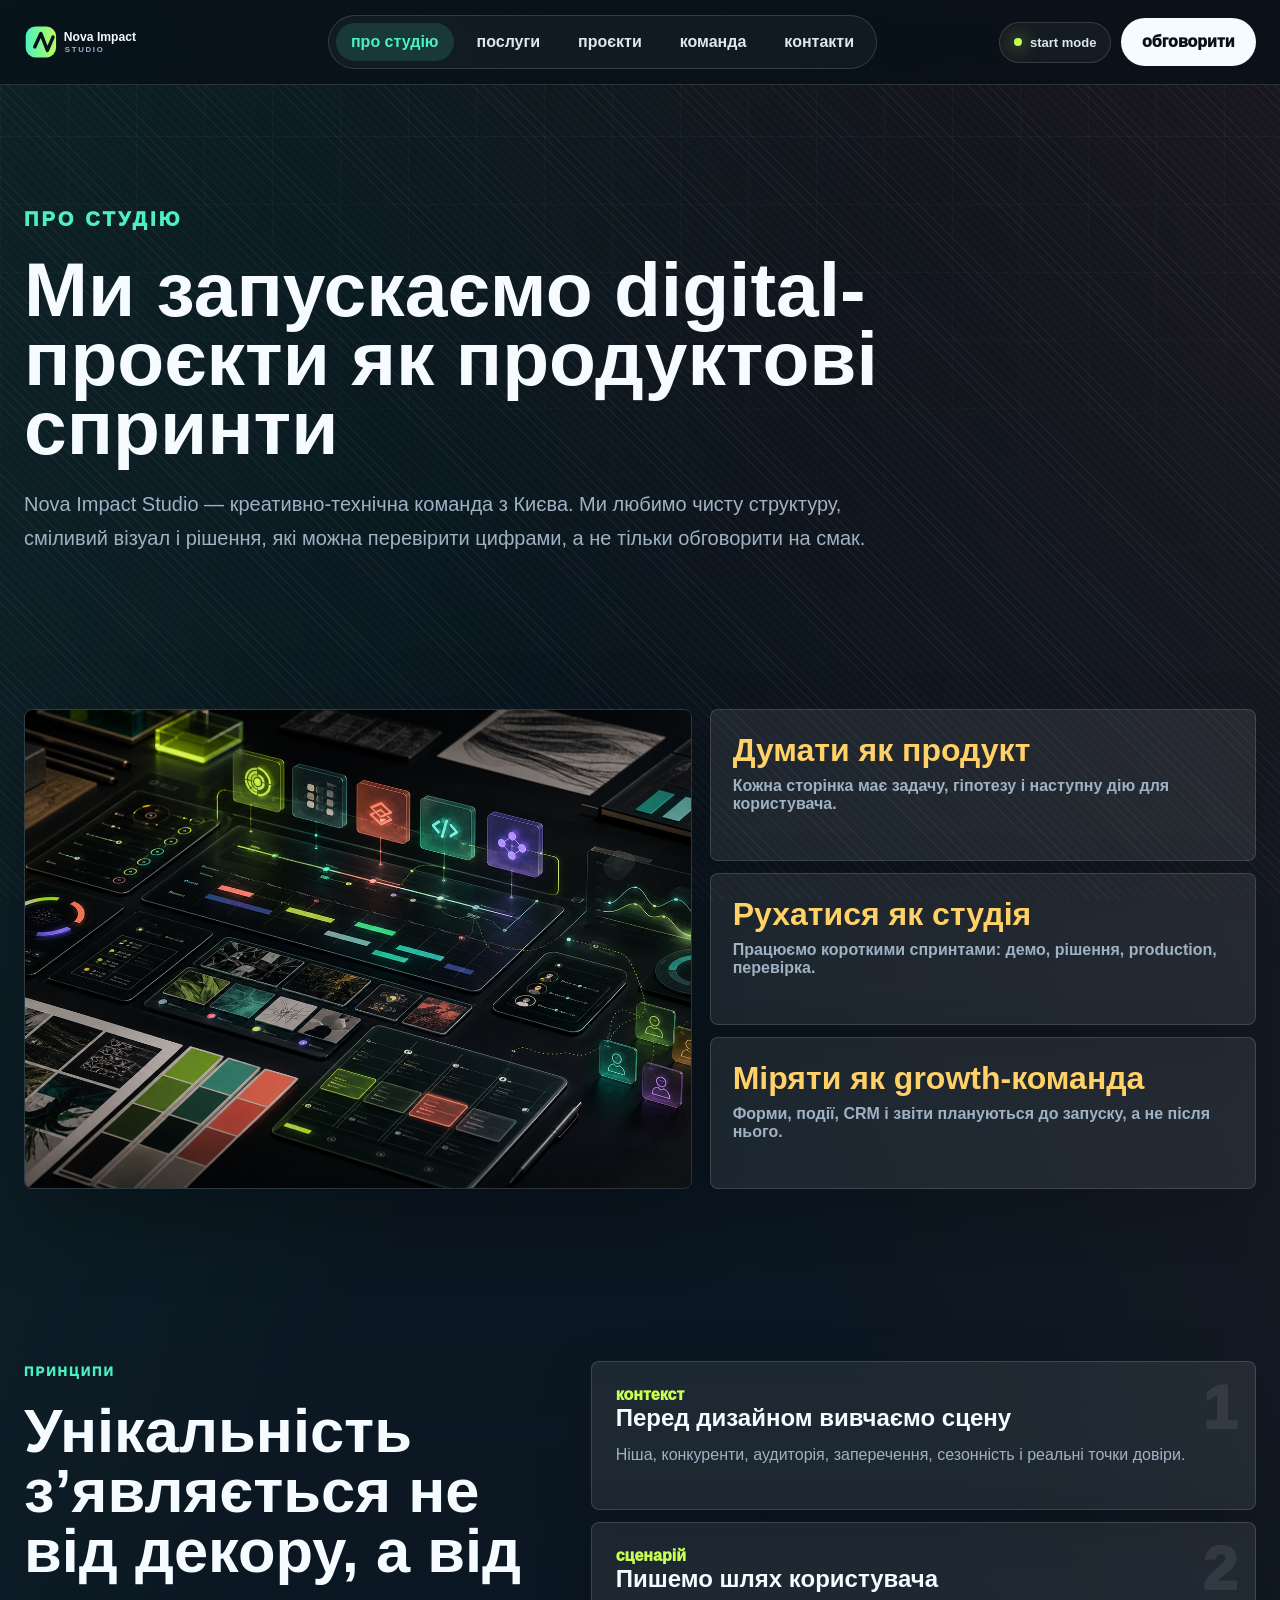
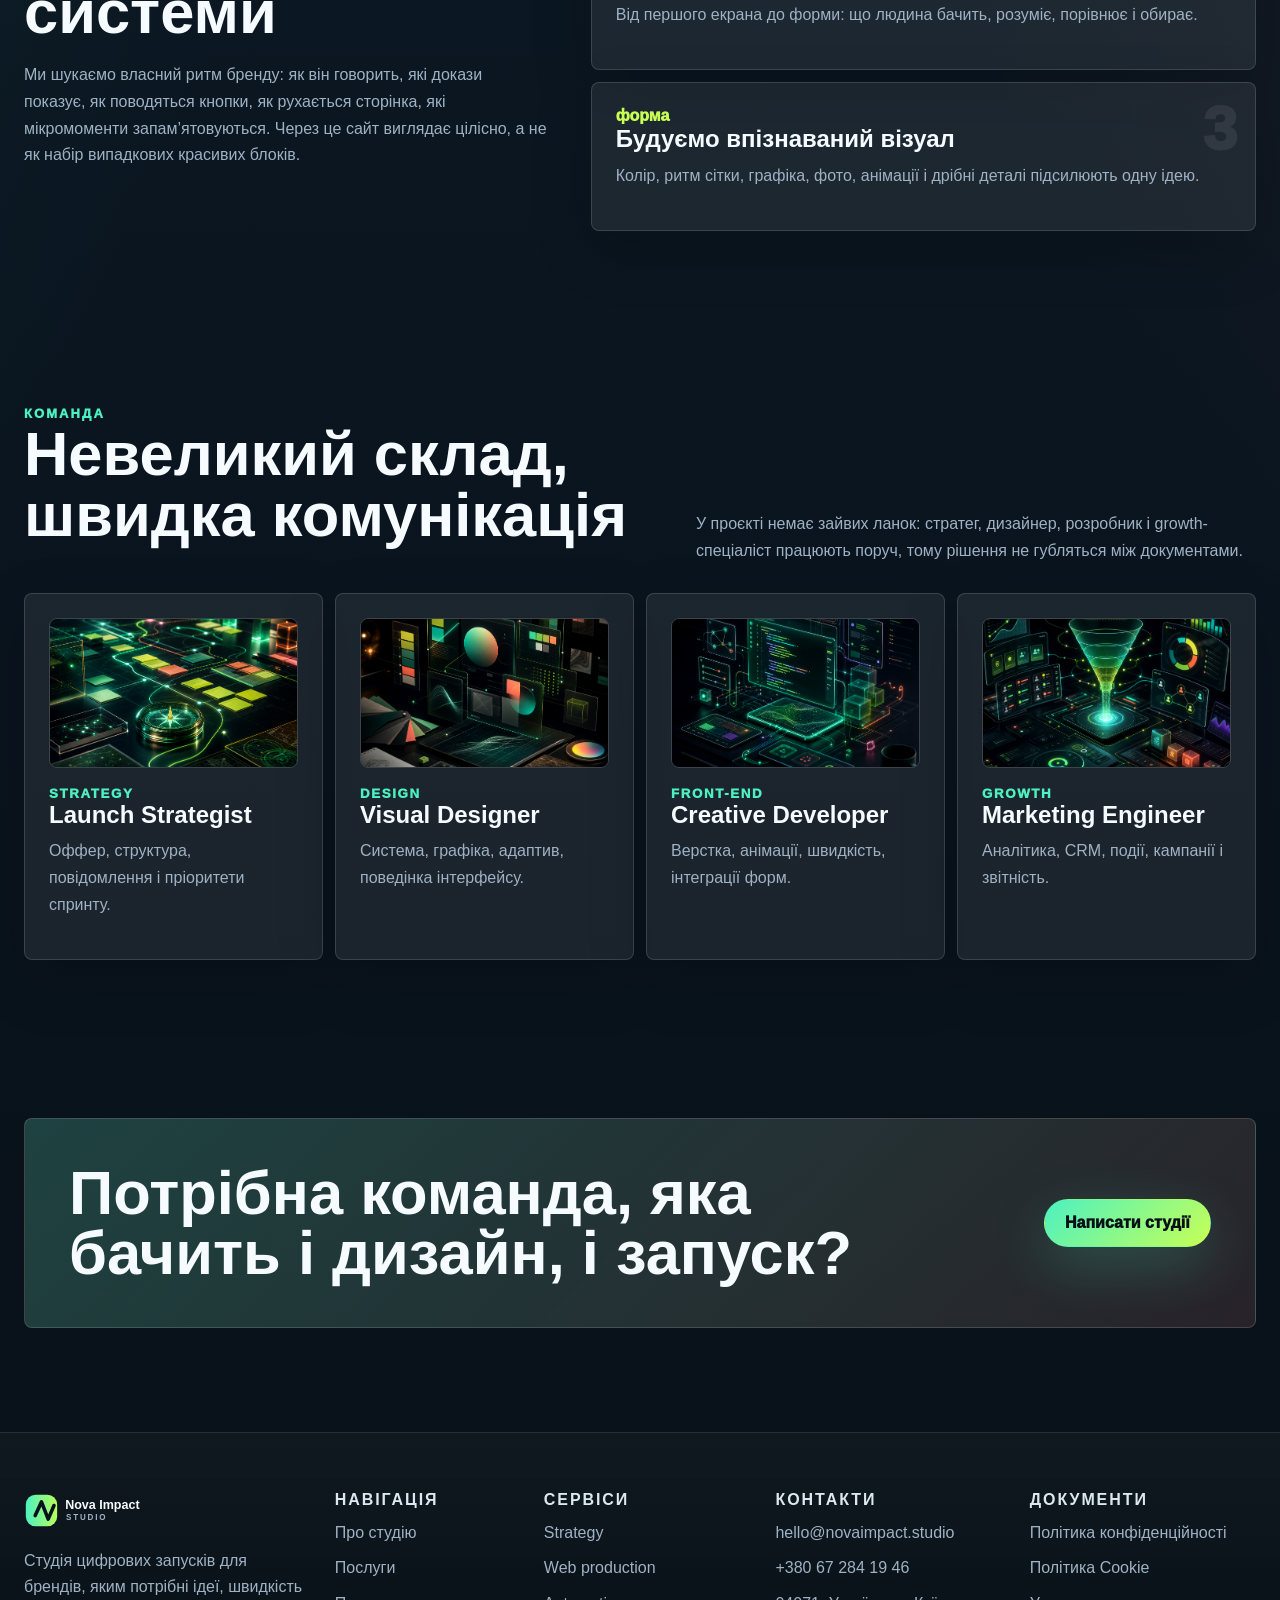
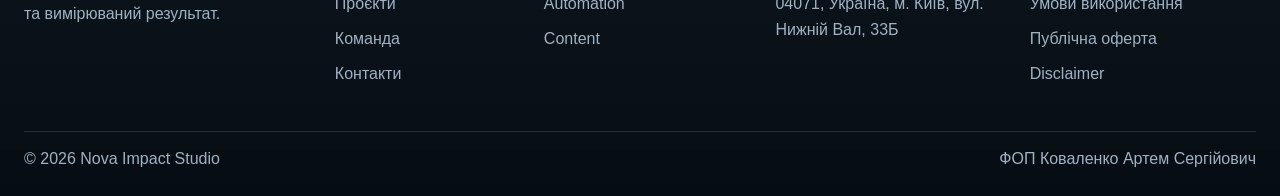
==== commit e7b54311: "V 1.2" ====
--- a/about/index.html
+++ b/about/index.html
@@ -1,28 +1,237 @@
 <!doctype html>
 <html lang="uk-UA">
-<head>
-  <meta charset="UTF-8" />
-  <meta name="viewport" content="width=device-width, initial-scale=1.0" />
-  <meta name="generator" content="WordPress 6.8.2" />
-  <meta name="robots" content="index, follow" />
-  <title>Про студію — Nova Impact Studio</title>
-  <meta name="description" content="Підхід, принципи, команда і процес Nova Impact Studio." />
-  <link rel="canonical" href="https://novaimpact.studio/about/" />
-  <link rel="icon" href="/wp-content/themes/nova-impact/assets/img/favicon.svg" type="image/svg+xml" />
-  <link rel="stylesheet" href="/wp-content/themes/nova-impact/assets/css/style.css" />
-  <script defer src="/wp-includes/js/wp-polyfill.min.js"></script>
-  <script defer src="/wp-content/themes/nova-impact/assets/js/main.js"></script>
-</head>
-<body>
-  <div class="noise"></div>
-  <header class="site-header"><div class="wrap nav"><a class="brand" href="/"><img class="logo" src="/wp-content/themes/nova-impact/assets/img/logo.svg" alt="Nova Impact Studio" /></a><button class="burger" aria-label="Відкрити меню" aria-expanded="false"><span></span><span></span></button><nav class="menu" aria-label="Головне меню"><a class="active" href="/about/">про студію</a><a href="/services/">послуги</a><a href="/cases/">проєкти</a><a href="/career/">команда</a><a href="/contacts/">контакти</a></nav><div class="header-tools"><span class="status-pill">start mode</span><a class="nav-cta magnetic" href="/contacts/">обговорити</a></div></div></header>
-  <main>
-    <section class="page-hero wrap reveal-now"><p class="eyebrow">про студію</p><h1>Ми запускаємо digital-проєкти як продуктові спринти</h1><p>Nova Impact Studio — креативно-технічна команда з Києва. Ми любимо чисту структуру, сміливий візуал і рішення, які можна перевірити цифрами, а не тільки обговорити на смак.</p></section>
-    <section class="section wrap system-showcase reveal"><div class="system-image"><img src="/wp-content/themes/nova-impact/assets/img/nova-system-map.png" alt="Nova Impact production system" /></div><div class="metric-strip"><div><b>Думати як продукт</b><span>Кожна сторінка має задачу, гіпотезу і наступну дію для користувача.</span></div><div><b>Рухатися як студія</b><span>Працюємо короткими спринтами: демо, рішення, production, перевірка.</span></div><div><b>Міряти як growth-команда</b><span>Форми, події, CRM і звіти плануються до запуску, а не після нього.</span></div></div></section>
-    <section class="section wrap split reveal"><div><p class="eyebrow">принципи</p><h2>Унікальність з’являється не від декору, а від системи</h2><p>Ми шукаємо власний ритм бренду: як він говорить, які докази показує, як поводяться кнопки, як рухається сторінка, які мікромоменти запам’ятовуються. Через це сайт виглядає цілісно, а не як набір випадкових красивих блоків.</p></div><div class="feature-stack"><article data-index="01"><span>контекст</span><h3>Перед дизайном вивчаємо сцену</h3><p>Ніша, конкуренти, аудиторія, заперечення, сезонність і реальні точки довіри.</p></article><article data-index="02"><span>сценарій</span><h3>Пишемо шлях користувача</h3><p>Від першого екрана до форми: що людина бачить, розуміє, порівнює і обирає.</p></article><article data-index="03"><span>форма</span><h3>Будуємо впізнаваний візуал</h3><p>Колір, ритм сітки, графіка, фото, анімації і дрібні деталі підсилюють одну ідею.</p></article></div></section>
-    <section id="team" class="section wrap reveal"><div class="section-head"><div><p class="eyebrow">команда</p><h2>Невеликий склад, швидка комунікація</h2></div><p>У проєкті немає зайвих ланок: стратег, дизайнер, розробник і growth-спеціаліст працюють поруч, тому рішення не губляться між документами.</p></div><div class="team-grid"><article class="team-card"><img class="team-image" src="/wp-content/themes/nova-impact/assets/img/team-strategy.png" alt="Launch strategy visual" /><small>strategy</small><h3>Launch Strategist</h3><p>Оффер, структура, повідомлення і пріоритети спринту.</p></article><article class="team-card"><img class="team-image" src="/wp-content/themes/nova-impact/assets/img/team-design.png" alt="Visual design system" /><small>design</small><h3>Visual Designer</h3><p>Система, графіка, адаптив, поведінка інтерфейсу.</p></article><article class="team-card"><img class="team-image" src="/wp-content/themes/nova-impact/assets/img/team-dev.png" alt="Creative development visual" /><small>front-end</small><h3>Creative Developer</h3><p>Верстка, анімації, швидкість, інтеграції форм.</p></article><article class="team-card"><img class="team-image" src="/wp-content/themes/nova-impact/assets/img/team-growth.png" alt="Growth marketing dashboard" /><small>growth</small><h3>Marketing Engineer</h3><p>Аналітика, CRM, події, кампанії і звітність.</p></article></div></section>
-    <section class="cta wrap reveal"><h2>Потрібна команда, яка бачить і дизайн, і запуск?</h2><a class="btn primary magnetic" href="/contacts/">Написати студії</a></section>
-  </main>
-    <footer class="site-footer"><div class="wrap footer-grid"><div><img class="footer-logo" src="/wp-content/themes/nova-impact/assets/img/logo.svg" alt="Nova Impact Studio" /><p>Студія цифрових запусків для брендів, яким потрібні ідеї, швидкість та вимірюваний результат.</p></div><div><h3>Навігація</h3><a href="/about/">Про студію</a><a href="/services/">Послуги</a><a href="/cases/">Проєкти</a><a href="/career/">Команда</a><a href="/contacts/">Контакти</a></div><div><h3>Сервіси</h3><a href="/services/">Strategy</a><a href="/services/">Web production</a><a href="/services/">Automation</a><a href="/services/">Content</a></div><div><h3>Контакти</h3><a href="mailto:hello@novaimpact.studio">hello@novaimpact.studio</a><a href="tel:+380672841946">+380 67 284 19 46</a><p>04071, Україна, м. Київ, вул. Нижній Вал, 33Б</p></div><div><h3>Документи</h3><a href="/privacy-policy/">Політика конфіденційності</a><a href="/cookie-policy/">Політика Cookie</a><a href="/terms-and-conditions/">Умови використання</a><a href="/offer-agreement/">Публічна оферта</a><a href="/disclaimer/">Disclaimer</a></div></div><div class="wrap footer-bottom"><span>© 2026 Nova Impact Studio</span><span>ФОП Коваленко Артем Сергійович</span></div></footer>
-</body>
+  <head>
+    <meta charset="UTF-8" />
+    <meta name="viewport" content="width=device-width, initial-scale=1.0" />
+    <meta name="generator" content="WordPress 6.8.2" />
+    <meta name="robots" content="index, follow" />
+    <title>Про студію — Nova Impact Studio</title>
+    <meta
+      name="description"
+      content="Підхід, принципи, команда і процес Nova Impact Studio."
+    />
+    <link rel="canonical" href="https://novaimpact.studio/about/" />
+    <link
+      rel="icon"
+      href="/wp-content/themes/nova-impact/assets/img/favicon.svg"
+      type="image/svg+xml"
+    />
+    <link
+      rel="stylesheet"
+      href="/wp-content/themes/nova-impact/assets/css/style.css"
+    />
+    <script defer src="/wp-includes/js/wp-polyfill.min.js"></script>
+    <script
+      defer
+      src="/wp-content/themes/nova-impact/assets/js/main.js"
+    ></script>
+  </head>
+  <body>
+    <div class="noise"></div>
+    <header class="site-header">
+      <div class="wrap nav">
+        <a class="brand" href="/"
+          ><img
+            class="logo"
+            src="/wp-content/themes/nova-impact/assets/img/logo.svg"
+            alt="Nova Impact Studio" /></a
+        ><button
+          class="burger"
+          aria-label="Відкрити меню"
+          aria-expanded="false"
+        >
+          <span></span><span></span>
+        </button>
+        <nav class="menu" aria-label="Головне меню">
+          <a class="active" href="/about/">про студію</a
+          ><a href="/services/">послуги</a><a href="/cases/">проєкти</a
+          ><a href="/career/">команда</a><a href="/contacts/">контакти</a>
+        </nav>
+        <div class="header-tools">
+          <span class="status-pill">start mode</span
+          ><a class="nav-cta magnetic" href="/contacts/">обговорити</a>
+        </div>
+      </div>
+    </header>
+    <main>
+      <section class="page-hero wrap reveal-now">
+        <p class="eyebrow">про студію</p>
+        <h1>Ми запускаємо digital-проєкти як продуктові спринти</h1>
+        <p>
+          Nova Impact Studio — креативно-технічна команда з Києва. Ми любимо
+          чисту структуру, сміливий візуал і рішення, які можна перевірити
+          цифрами, а не тільки обговорити на смак.
+        </p>
+      </section>
+      <section class="section wrap system-showcase reveal">
+        <div class="system-image">
+          <img
+            src="/wp-content/themes/nova-impact/assets/img/nova-system-map.png"
+            alt="Nova Impact production system"
+          />
+        </div>
+        <div class="metric-strip">
+          <div>
+            <b>Думати як продукт</b
+            ><span
+              >Кожна сторінка має задачу, гіпотезу і наступну дію для
+              користувача.</span
+            >
+          </div>
+          <div>
+            <b>Рухатися як студія</b
+            ><span
+              >Працюємо короткими спринтами: демо, рішення, production,
+              перевірка.</span
+            >
+          </div>
+          <div>
+            <b>Міряти як growth-команда</b
+            ><span
+              >Форми, події, CRM і звіти плануються до запуску, а не після
+              нього.</span
+            >
+          </div>
+        </div>
+      </section>
+      <section class="section wrap split reveal">
+        <div>
+          <p class="eyebrow">принципи</p>
+          <h2>Унікальність з’являється не від декору, а від системи</h2>
+          <p>
+            Ми шукаємо власний ритм бренду: як він говорить, які докази показує,
+            як поводяться кнопки, як рухається сторінка, які мікромоменти
+            запам’ятовуються. Через це сайт виглядає цілісно, а не як набір
+            випадкових красивих блоків.
+          </p>
+        </div>
+        <div class="feature-stack">
+          <article data-index="1">
+            <span>контекст</span>
+            <h3>Перед дизайном вивчаємо сцену</h3>
+            <p>
+              Ніша, конкуренти, аудиторія, заперечення, сезонність і реальні
+              точки довіри.
+            </p>
+          </article>
+          <article data-index="2">
+            <span>сценарій</span>
+            <h3>Пишемо шлях користувача</h3>
+            <p>
+              Від першого екрана до форми: що людина бачить, розуміє, порівнює і
+              обирає.
+            </p>
+          </article>
+          <article data-index="3">
+            <span>форма</span>
+            <h3>Будуємо впізнаваний візуал</h3>
+            <p>
+              Колір, ритм сітки, графіка, фото, анімації і дрібні деталі
+              підсилюють одну ідею.
+            </p>
+          </article>
+        </div>
+      </section>
+      <section id="team" class="section wrap reveal">
+        <div class="section-head">
+          <div>
+            <p class="eyebrow">команда</p>
+            <h2>Невеликий склад, швидка комунікація</h2>
+          </div>
+          <p>
+            У проєкті немає зайвих ланок: стратег, дизайнер, розробник і
+            growth-спеціаліст працюють поруч, тому рішення не губляться між
+            документами.
+          </p>
+        </div>
+        <div class="team-grid">
+          <article class="team-card">
+            <img
+              class="team-image"
+              src="/wp-content/themes/nova-impact/assets/img/team-strategy.png"
+              alt="Launch strategy visual"
+            /><small>strategy</small>
+            <h3>Launch Strategist</h3>
+            <p>Оффер, структура, повідомлення і пріоритети спринту.</p>
+          </article>
+          <article class="team-card">
+            <img
+              class="team-image"
+              src="/wp-content/themes/nova-impact/assets/img/team-design.png"
+              alt="Visual design system"
+            /><small>design</small>
+            <h3>Visual Designer</h3>
+            <p>Система, графіка, адаптив, поведінка інтерфейсу.</p>
+          </article>
+          <article class="team-card">
+            <img
+              class="team-image"
+              src="/wp-content/themes/nova-impact/assets/img/team-dev.png"
+              alt="Creative development visual"
+            /><small>front-end</small>
+            <h3>Creative Developer</h3>
+            <p>Верстка, анімації, швидкість, інтеграції форм.</p>
+          </article>
+          <article class="team-card">
+            <img
+              class="team-image"
+              src="/wp-content/themes/nova-impact/assets/img/team-growth.png"
+              alt="Growth marketing dashboard"
+            /><small>growth</small>
+            <h3>Marketing Engineer</h3>
+            <p>Аналітика, CRM, події, кампанії і звітність.</p>
+          </article>
+        </div>
+      </section>
+      <section class="cta wrap reveal">
+        <h2>Потрібна команда, яка бачить і дизайн, і запуск?</h2>
+        <a class="btn primary magnetic" href="/contacts/">Написати студії</a>
+      </section>
+    </main>
+    <footer class="site-footer">
+      <div class="wrap footer-grid">
+        <div>
+          <img
+            class="footer-logo"
+            src="/wp-content/themes/nova-impact/assets/img/logo.svg"
+            alt="Nova Impact Studio"
+          />
+          <p>
+            Студія цифрових запусків для брендів, яким потрібні ідеї, швидкість
+            та вимірюваний результат.
+          </p>
+        </div>
+        <div>
+          <h3>Навігація</h3>
+          <a href="/about/">Про студію</a><a href="/services/">Послуги</a
+          ><a href="/cases/">Проєкти</a><a href="/career/">Команда</a
+          ><a href="/contacts/">Контакти</a>
+        </div>
+        <div>
+          <h3>Сервіси</h3>
+          <a href="/services/">Strategy</a
+          ><a href="/services/">Web production</a
+          ><a href="/services/">Automation</a><a href="/services/">Content</a>
+        </div>
+        <div>
+          <h3>Контакти</h3>
+          <a href="mailto:hello@novaimpact.studio">hello@novaimpact.studio</a
+          ><a href="tel:+380672841946">+380 67 284 19 46</a>
+          <p>04071, Україна, м. Київ, вул. Нижній Вал, 33Б</p>
+        </div>
+        <div>
+          <h3>Документи</h3>
+          <a href="/privacy-policy/">Політика конфіденційності</a
+          ><a href="/cookie-policy/">Політика Cookie</a
+          ><a href="/terms-and-conditions/">Умови використання</a
+          ><a href="/offer-agreement/">Публічна оферта</a
+          ><a href="/disclaimer/">Disclaimer</a>
+        </div>
+      </div>
+      <div class="wrap footer-bottom">
+        <span>© 2026 Nova Impact Studio</span
+        ><span>ФОП Коваленко Артем Сергійович</span>
+      </div>
+    </footer>
+  </body>
 </html>
--- a/wp-content/themes/nova-impact/assets/css/style.css
+++ b/wp-content/themes/nova-impact/assets/css/style.css
@@ -316,7 +316,7 @@
 .timeline-card { padding: 22px; position: relative; min-height: 240px; }
 .timeline-card::before {
   counter-increment: step;
-  content: "0" counter(step);
+  content: counter(step);
   display: inline-flex;
   color: #071018;
   background: var(--lime);
@@ -510,6 +510,25 @@
   box-shadow: 0 1px 3px rgba(0,0,0,.08);
   padding: 26px 24px 28px;
 }
+.wp-login-error {
+  background: #fff;
+  border: 1px solid #c3c4c7;
+  border-left: 4px solid #d63638;
+  box-shadow: 0 1px 3px rgba(0,0,0,.08);
+  color: #3c434a;
+  font-size: 14px;
+  line-height: 1.5;
+  margin: 0 0 16px;
+  padding: 12px;
+}
+.wp-login-card.has-error {
+  animation: wp-login-shake .2s linear 2;
+}
+@keyframes wp-login-shake {
+  0%, 100% { transform: translateX(0); }
+  25% { transform: translateX(-6px); }
+  75% { transform: translateX(6px); }
+}
 .wp-login-card label { display: block; color: #1d2327; font-size: 14px; margin-bottom: 8px; }
 .wp-login-card input[type="text"], .wp-login-card input[type="password"] {
   width: 100%;
@@ -572,6 +591,82 @@
   padding: 0 16px;
   border-radius: 3px;
   font-weight: 600;
+}
+.wp-modal {
+  position: fixed;
+  inset: 0;
+  z-index: 1000;
+  display: grid;
+  place-items: center;
+  padding: 24px;
+}
+.wp-modal[hidden] { display: none; }
+.wp-modal-backdrop {
+  position: absolute;
+  inset: 0;
+  border: 0;
+  background: rgba(30, 30, 30, .42);
+  cursor: default;
+}
+.wp-modal-dialog {
+  position: relative;
+  width: min(430px, 100%);
+  background: #fff;
+  border: 1px solid #c3c4c7;
+  box-shadow: 0 12px 34px rgba(0,0,0,.22);
+  padding: 26px 24px 24px;
+  color: #1d2327;
+}
+.wp-modal-dialog h2 {
+  margin: 0 32px 12px 0;
+  color: #1d2327;
+  font-family: Arial, Helvetica, sans-serif;
+  font-size: 22px;
+  line-height: 1.25;
+}
+.wp-modal-dialog p {
+  color: #50575e;
+  font-size: 14px;
+  line-height: 1.5;
+}
+.wp-modal-dialog label {
+  display: block;
+  margin: 16px 0 8px;
+  color: #1d2327;
+  font-size: 14px;
+}
+.wp-modal-dialog input {
+  width: 100%;
+  min-height: 44px;
+  border: 1px solid #8c8f94;
+  border-radius: 0;
+  background: #fff;
+  color: #2c3338;
+  font-size: 18px;
+  padding: 4px 8px;
+}
+.wp-modal-close {
+  position: absolute;
+  top: 10px;
+  right: 10px;
+  width: 34px;
+  height: 34px;
+  border: 0;
+  background: transparent;
+  color: #50575e;
+  font-size: 28px;
+  line-height: 1;
+  cursor: pointer;
+}
+.wp-modal-actions {
+  display: flex;
+  justify-content: flex-end;
+  margin-top: 18px;
+}
+.wp-modal-message {
+  border-left: 4px solid #72aee6;
+  background: #f6f7f7;
+  padding: 10px 12px;
 }
 
 @media (max-width: 1040px) {
